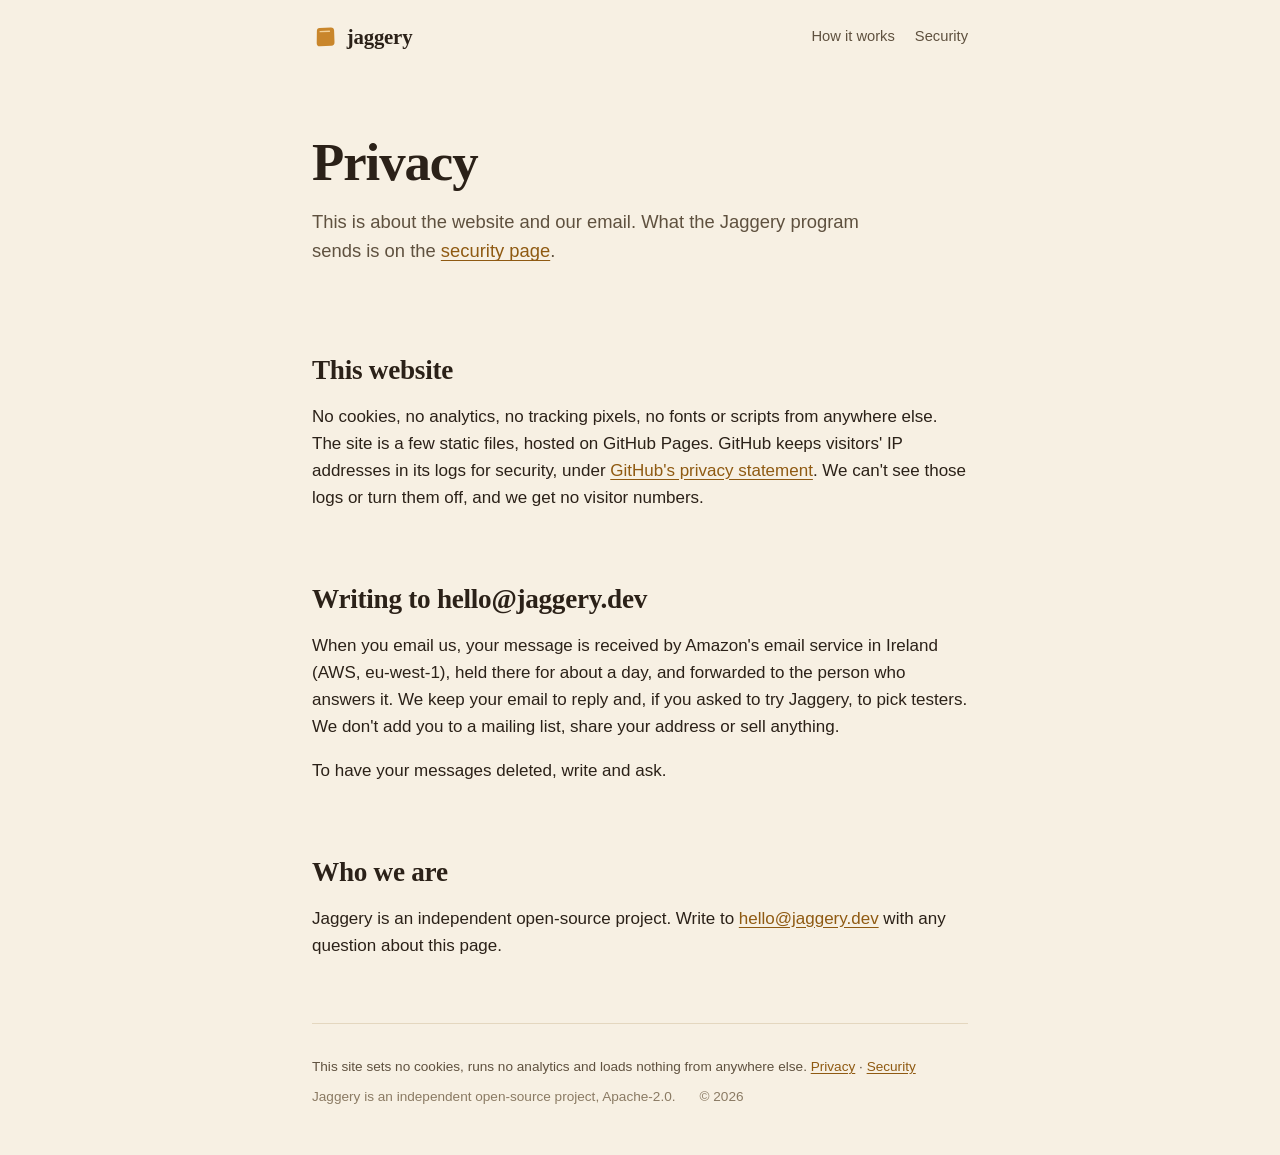
==== privacy.html @ b10f8345 "jaggery.dev: holding page, security, privacy" ====
<!doctype html>
<html lang="en">
<head>
<meta charset="utf-8">
<meta name="viewport" content="width=device-width, initial-scale=1">
<meta http-equiv="Content-Security-Policy" content="default-src 'none'; style-src 'self'; img-src 'self'; base-uri 'none'; form-action 'none'">
<meta name="referrer" content="no-referrer">
<title>Privacy · Jaggery</title>
<meta name="description" content="What jaggery.dev and hello@jaggery.dev collect: no cookies, no analytics, and email read by a person.">
<meta name="theme-color" content="#f7f0e3" media="(prefers-color-scheme: light)">
<meta name="theme-color" content="#14110d" media="(prefers-color-scheme: dark)">
<link rel="icon" href="favicon.svg" type="image/svg+xml">
<link rel="stylesheet" href="style.css">
</head>
<body>
<div class="wrap">

<header class="top">
  <a class="mark" href="/" aria-label="Jaggery home">
    <svg viewBox="0 0 32 32" aria-hidden="true"><path d="M6 8.6Q6 5.2 9.3 5L23 4.2q4-.2 4.2 3.8l.5 14.6q.1 4-3.9 4.2l-14.1.7Q5.8 27.6 5.8 23.7Z" class="mark-fill"/><path d="M10 9.5l11.5-.6" stroke="#f3d29a" stroke-width="1.6" stroke-linecap="round" fill="none"/></svg>
    <span>jaggery</span>
  </a>
  <nav aria-label="Pages">
    <a href="/#how">How it works</a>
    <a href="/security">Security</a>
  </nav>
</header>

<main class="page">

<h1>Privacy</h1>
<p class="lede">This is about the website and our email. What the Jaggery program sends is on the <a href="/security">security page</a>.</p>

<section>
<h2>This website</h2>
<p>No cookies, no analytics, no tracking pixels, no fonts or scripts from anywhere else. The site is a few static files, hosted on GitHub Pages. GitHub keeps visitors' IP addresses in its logs for security, under <a href="https://docs.github.com/en/site-policy/privacy-policies/github-general-privacy-statement">GitHub's privacy statement</a>. We can't see those logs or turn them off, and we get no visitor numbers.</p>
</section>

<section>
<h2>Writing to hello@jaggery.dev</h2>
<p>When you email us, your message is received by Amazon's email service in Ireland (AWS, eu-west-1), held there for about a day, and forwarded to the person who answers it. We keep your email to reply and, if you asked to try Jaggery, to pick testers. We don't add you to a mailing list, share your address or sell anything.</p>
<p>To have your messages deleted, write and ask.</p>
</section>

<section>
<h2>Who we are</h2>
<p>Jaggery is an independent open-source project. Write to <a href="mailto:hello@jaggery.dev">hello@jaggery.dev</a> with any question about this page.</p>
</section>

</main>

<footer>
  <p class="first">This site sets no cookies, runs no analytics and loads nothing from anywhere else. <a href="/privacy">Privacy</a> · <a href="/security">Security</a></p>
  <p>Jaggery is an independent open-source project, Apache-2.0.</p>
  <p>© 2026</p>
</footer>

</div>
</body>
</html>
---- style.css ----
/* jaggery.dev: one stylesheet, no web fonts, nothing loaded from elsewhere.
   Colours match the dashboard (internal/dashboard/index.html) in dark mode. */

:root {
  --bg: #f7f0e3;          /* palm-sugar cream */
  --surface: #fffaf0;
  --line: #e4d7bf;
  --ink: #2b2118;         /* molasses */
  --ink-dim: #5f513f;
  --ink-faint: #8a7a63;
  --accent: #c9862b;      /* jaggery amber, for fills and marks */
  --accent-ink: #8f5a12;  /* amber dark enough for text on cream (AA) */
  --term-bg: #1e1a14;
  --term-ink: #f3e9d6;
  --term-dim: #9d917a;
  --term-accent: #e0a74a;

  --serif: "Iowan Old Style", "Palatino Linotype", Palatino, Charter, "Bitstream Charter", "Source Serif Pro", Georgia, serif;
  --sans: -apple-system, BlinkMacSystemFont, "Segoe UI", Roboto, "Helvetica Neue", sans-serif;
  --mono: ui-monospace, "SF Mono", Menlo, "Cascadia Mono", "DejaVu Sans Mono", monospace;
  color-scheme: light dark;
}

@media (prefers-color-scheme: dark) {
  :root {
    --bg: #14110d;
    --surface: #1e1a14;
    --line: #3a3024;
    --ink: #f3e9d6;
    --ink-dim: #c9bda5;
    --ink-faint: #9a8e78;
    --accent: #e0a74a;
    --accent-ink: #e8b866;
    --term-bg: #0e0c09;
  }
}

* { box-sizing: border-box; }

html { -webkit-text-size-adjust: 100%; }

body {
  margin: 0;
  background: var(--bg);
  color: var(--ink);
  font: 17px/1.6 var(--sans);
  -webkit-font-smoothing: antialiased;
}

a { color: var(--accent-ink); text-underline-offset: 0.18em; }
a:hover { text-decoration-thickness: 2px; }
:focus-visible { outline: 2px solid var(--accent); outline-offset: 3px; border-radius: 4px; }

.wrap { max-width: 44rem; margin: 0 auto; padding: 0 1.5rem; }

/* Top bar */
.top {
  display: flex; align-items: center; gap: 1rem;
  padding: 1.5rem 0;
}
.mark { display: flex; align-items: center; gap: 0.55rem; text-decoration: none; color: var(--ink); }
.mark svg { width: 26px; height: 26px; }
.mark span { font: 600 1.3rem/1 var(--serif); letter-spacing: -0.01em; }
.top nav { margin-left: auto; display: flex; gap: 1.25rem; font-size: 0.92rem; }
.top nav a { color: var(--ink-dim); text-decoration: none; }
.top nav a:hover { color: var(--ink); }
@media (max-width: 30rem) { .top nav { display: none; } }

/* Hero */
.hero { padding: 3rem 0 1rem; }
.status {
  display: inline-flex; align-items: center; gap: 0.5rem;
  font-size: 0.82rem; color: var(--ink-dim);
  border: 1px solid var(--line); border-radius: 999px;
  padding: 0.2rem 0.75rem;
}
.status::before {
  content: ""; width: 0.5rem; height: 0.5rem; border-radius: 50%;
  background: var(--accent);
}
h1 {
  font: 600 clamp(2.2rem, 6vw, 3.3rem)/1.08 var(--serif);
  letter-spacing: -0.02em;
  margin: 1.25rem 0 1.25rem;
  text-wrap: balance;
}
.lede { font-size: 1.15rem; color: var(--ink-dim); margin: 0 0 2rem; max-width: 36rem; }
.actions { display: flex; flex-wrap: wrap; gap: 0.75rem 1.5rem; align-items: center; }
.button {
  display: inline-block;
  background: var(--ink); color: var(--bg);
  padding: 0.75rem 1.25rem; border-radius: 10px;
  font-weight: 600; text-decoration: none;
}
.button:hover { background: var(--accent-ink); color: var(--bg); }
.quiet { color: var(--ink-dim); }

/* The house drawing */
.house { margin: 3rem 0 1rem; }
.house svg { width: 100%; height: auto; display: block; }
.house .outline { fill: none; stroke: var(--ink-faint); stroke-width: 1.5; stroke-linejoin: round; stroke-linecap: round; }
.house .device { fill: var(--surface); stroke: var(--ink); stroke-width: 1.5; stroke-linejoin: round; }
.house .detail { fill: none; stroke: var(--ink); stroke-width: 1.5; stroke-linecap: round; }
.house .link { fill: none; stroke: var(--accent); stroke-width: 1.75; stroke-dasharray: 2 6; stroke-linecap: round; animation: drift 2.4s linear infinite; }
.house .hub { fill: var(--accent); }
.house .hub-text { fill: #1e1a14; font: 600 15px var(--mono); }
.house .label { fill: var(--ink-dim); font: 13px var(--mono); }
@keyframes drift { to { stroke-dashoffset: -16; } }
@media (prefers-reduced-motion: reduce) { .house .link { animation: none; } }

/* Sections */
section { padding: 3.5rem 0 0; }
h2 {
  font: 600 1.7rem/1.2 var(--serif);
  letter-spacing: -0.01em;
  margin: 0 0 1rem;
}
h3 { font-size: 1.02rem; margin: 0 0 0.35rem; }
p { margin: 0 0 1rem; }
.dim { color: var(--ink-dim); }
code { font: 0.9em var(--mono); color: var(--accent-ink); }

/* Terminal */
.term {
  background: var(--term-bg); color: var(--term-ink);
  border-radius: 14px; padding: 1.1rem 1.25rem;
  font: 0.86rem/1.65 var(--mono);
  overflow-x: auto; margin: 1.25rem 0 1rem;
}
.term pre { margin: 0; font: inherit; white-space: pre; }
.term .who { color: var(--term-dim); }
.term .cmd { color: var(--term-ink); font-weight: 600; }
.term .out { color: var(--term-dim); }
.term .hl { color: var(--term-accent); }

/* Three things */
.things { display: grid; gap: 1rem; margin-top: 1.5rem; }
@media (min-width: 40rem) { .things { grid-template-columns: repeat(3, 1fr); } }
.thing {
  background: var(--surface); border: 1px solid var(--line);
  border-radius: 14px; padding: 1.1rem 1.15rem;
  font-size: 0.95rem;
}
.thing p { margin: 0; color: var(--ink-dim); }
.thing .addr { display: block; font: 600 0.88rem var(--mono); color: var(--accent-ink); margin-bottom: 0.6rem; }

/* Promises */
.promises { list-style: none; padding: 0; margin: 1.25rem 0 0; display: grid; gap: 1rem; }
.promises li { padding-left: 1.6rem; position: relative; }
.promises li::before {
  content: ""; position: absolute; left: 0; top: 0.5em;
  width: 0.7rem; height: 0.7rem; border-radius: 3px;
  background: var(--accent); transform: rotate(-4deg);
}
.promises strong { display: block; }
.promises span { color: var(--ink-dim); }

.leaves {
  margin-top: 2rem; padding: 1.25rem 1.35rem;
  border: 1px solid var(--line); border-radius: 14px;
}
.leaves h3 { font: 600 1.15rem var(--serif); margin-bottom: 0.75rem; }
.leaves ol { margin: 0 0 0.75rem; padding-left: 1.25rem; }
.leaves li { margin-bottom: 0.6rem; }
.leaves p:last-child { margin: 0; }

/* How it works */
dl.how { margin: 1.25rem 0 0; display: grid; gap: 1rem; }
dl.how dt { font-weight: 600; }
dl.how dd { margin: 0.1rem 0 0; color: var(--ink-dim); }

/* Name */
.name blockquote {
  margin: 0; padding-left: 1.25rem; border-left: 3px solid var(--accent);
  font: 1.25rem/1.5 var(--serif); color: var(--ink);
}

/* Alpha */
.alpha {
  margin-top: 3.5rem; padding: 2rem 1.75rem;
  background: var(--surface); border: 1px solid var(--line); border-radius: 18px;
}
.alpha h2 { margin-bottom: 0.75rem; }

footer {
  margin: 4rem 0 0; padding: 2rem 0 3rem;
  border-top: 1px solid var(--line);
  font-size: 0.85rem; color: var(--ink-faint);
  display: flex; flex-wrap: wrap; gap: 0.5rem 1.5rem;
}
footer p { margin: 0; }
footer .first { flex-basis: 100%; color: var(--ink-dim); }
.mark .mark-fill { fill: var(--accent); }
.name .after { margin-top: 1rem; }
@media (max-width: 30rem) { .term { font-size: 0.7rem; padding: 0.9rem 1rem; } }

/* Inner pages: /security, /privacy, /contribute */
.page { padding-top: 2.5rem; }
.page h1 { margin-bottom: 1rem; }
.page table { width: 100%; border-collapse: collapse; margin: 1.25rem 0 1rem; font-size: 0.95rem; }
.page th, .page td { text-align: left; vertical-align: top; padding: 0.55rem 0.75rem 0.55rem 0; border-bottom: 1px solid var(--line); }
.page th { font-weight: 600; color: var(--ink-dim); }
.page td:first-child { white-space: nowrap; }
.page ol { padding-left: 1.25rem; }
.page ol li { margin-bottom: 0.6rem; }
.term.wrap pre { white-space: pre-wrap; overflow-wrap: anywhere; }
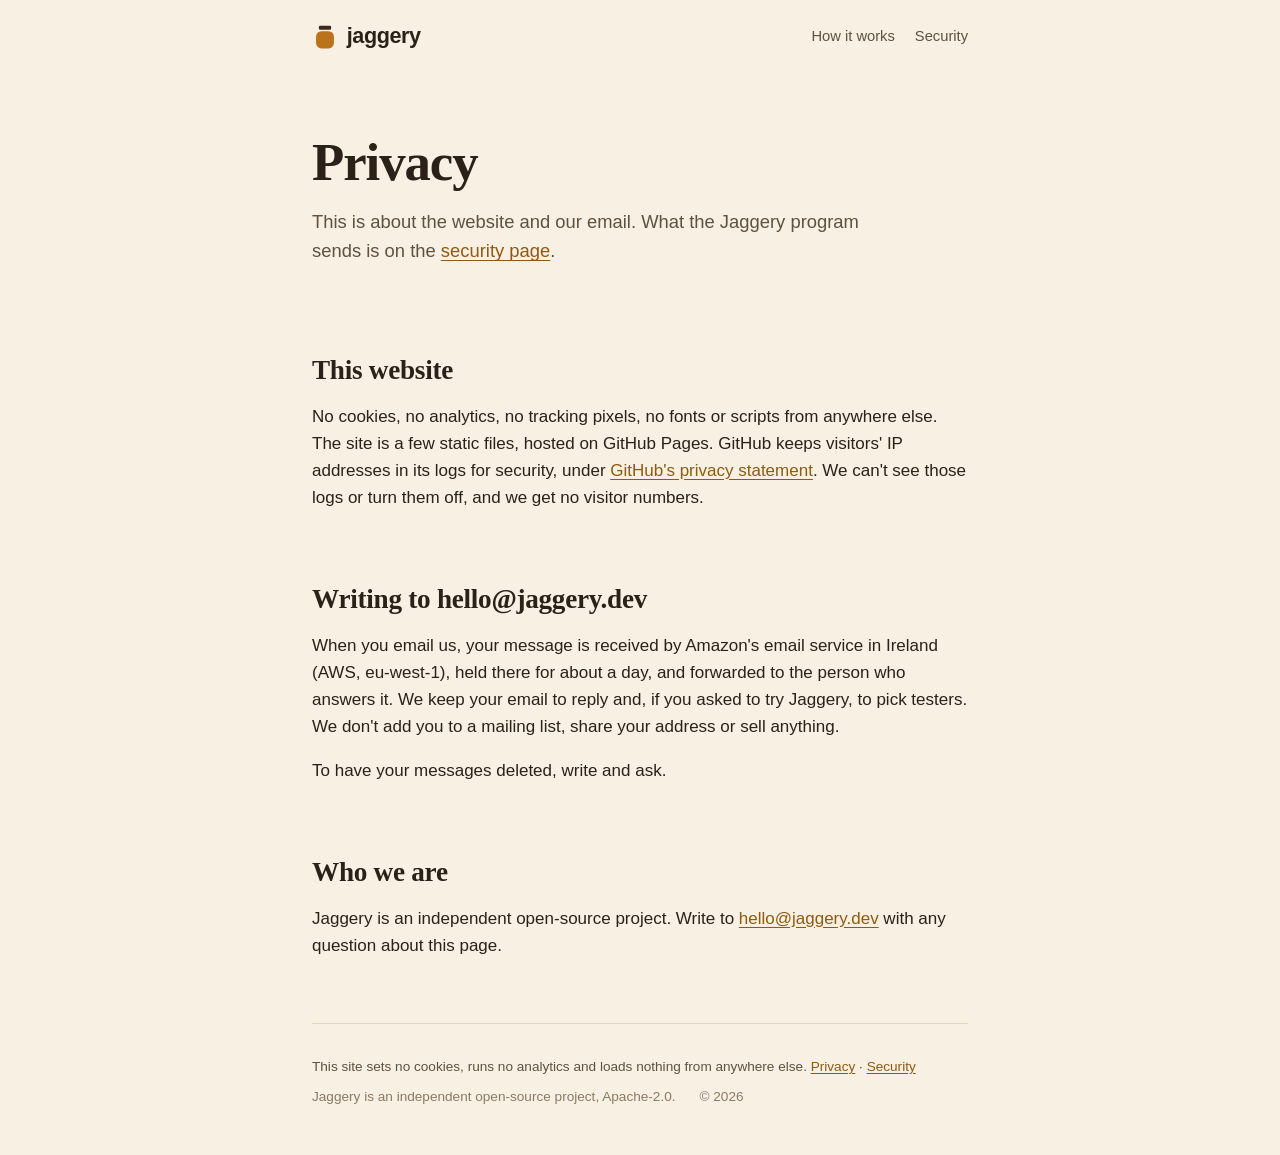
==== commit 89f79ce8: "The jar logo: header mark, favicons" ====
--- a/privacy.html
+++ b/privacy.html
@@ -10,6 +10,8 @@
 <meta name="theme-color" content="#f7f0e3" media="(prefers-color-scheme: light)">
 <meta name="theme-color" content="#14110d" media="(prefers-color-scheme: dark)">
 <link rel="icon" href="favicon.svg" type="image/svg+xml">
+<link rel="icon" href="favicon-32.png" type="image/png" sizes="32x32">
+<link rel="apple-touch-icon" href="apple-touch-icon.png">
 <link rel="stylesheet" href="style.css">
 </head>
 <body>
@@ -17,7 +19,7 @@
 
 <header class="top">
   <a class="mark" href="/" aria-label="Jaggery home">
-    <svg viewBox="0 0 32 32" aria-hidden="true"><path d="M6 8.6Q6 5.2 9.3 5L23 4.2q4-.2 4.2 3.8l.5 14.6q.1 4-3.9 4.2l-14.1.7Q5.8 27.6 5.8 23.7Z" class="mark-fill"/><path d="M10 9.5l11.5-.6" stroke="#f3d29a" stroke-width="1.6" stroke-linecap="round" fill="none"/></svg>
+    <svg viewBox="0 0 64 64" aria-hidden="true"><rect class="jar-lid" x="17" y="4" width="30" height="10" rx="3"/><rect class="jar-body" x="10" y="18" width="44" height="42" rx="13"/></svg>
     <span>jaggery</span>
   </a>
   <nav aria-label="Pages">
--- a/style.css
+++ b/style.css
@@ -9,6 +9,8 @@
   --ink-dim: #5f513f;
   --ink-faint: #8a7a63;
   --accent: #c9862b;      /* jaggery amber, for fills and marks */
+  --jar-lid: #3C291D;     /* logo on light: brown lid, amber body */
+  --jar-body: #BB731B;
   --accent-ink: #8f5a12;  /* amber dark enough for text on cream (AA) */
   --term-bg: #1e1a14;
   --term-ink: #f3e9d6;
@@ -30,6 +32,8 @@
     --ink-dim: #c9bda5;
     --ink-faint: #9a8e78;
     --accent: #e0a74a;
+    --jar-lid: #F2EADD;   /* logo on dark: cream lid, gold body */
+    --jar-body: #EBB25F;
     --accent-ink: #e8b866;
     --term-bg: #0e0c09;
   }
@@ -60,7 +64,7 @@
 }
 .mark { display: flex; align-items: center; gap: 0.55rem; text-decoration: none; color: var(--ink); }
 .mark svg { width: 26px; height: 26px; }
-.mark span { font: 600 1.3rem/1 var(--serif); letter-spacing: -0.01em; }
+.mark span { font: 800 1.35rem/1 "Alegreya Sans", var(--sans); letter-spacing: -0.02em; padding-bottom: 2px; }
 .top nav { margin-left: auto; display: flex; gap: 1.25rem; font-size: 0.92rem; }
 .top nav a { color: var(--ink-dim); text-decoration: none; }
 .top nav a:hover { color: var(--ink); }
@@ -190,7 +194,8 @@
 }
 footer p { margin: 0; }
 footer .first { flex-basis: 100%; color: var(--ink-dim); }
-.mark .mark-fill { fill: var(--accent); }
+.mark .jar-lid { fill: var(--jar-lid); }
+.mark .jar-body { fill: var(--jar-body); }
 .name .after { margin-top: 1rem; }
 @media (max-width: 30rem) { .term { font-size: 0.7rem; padding: 0.9rem 1rem; } }
 
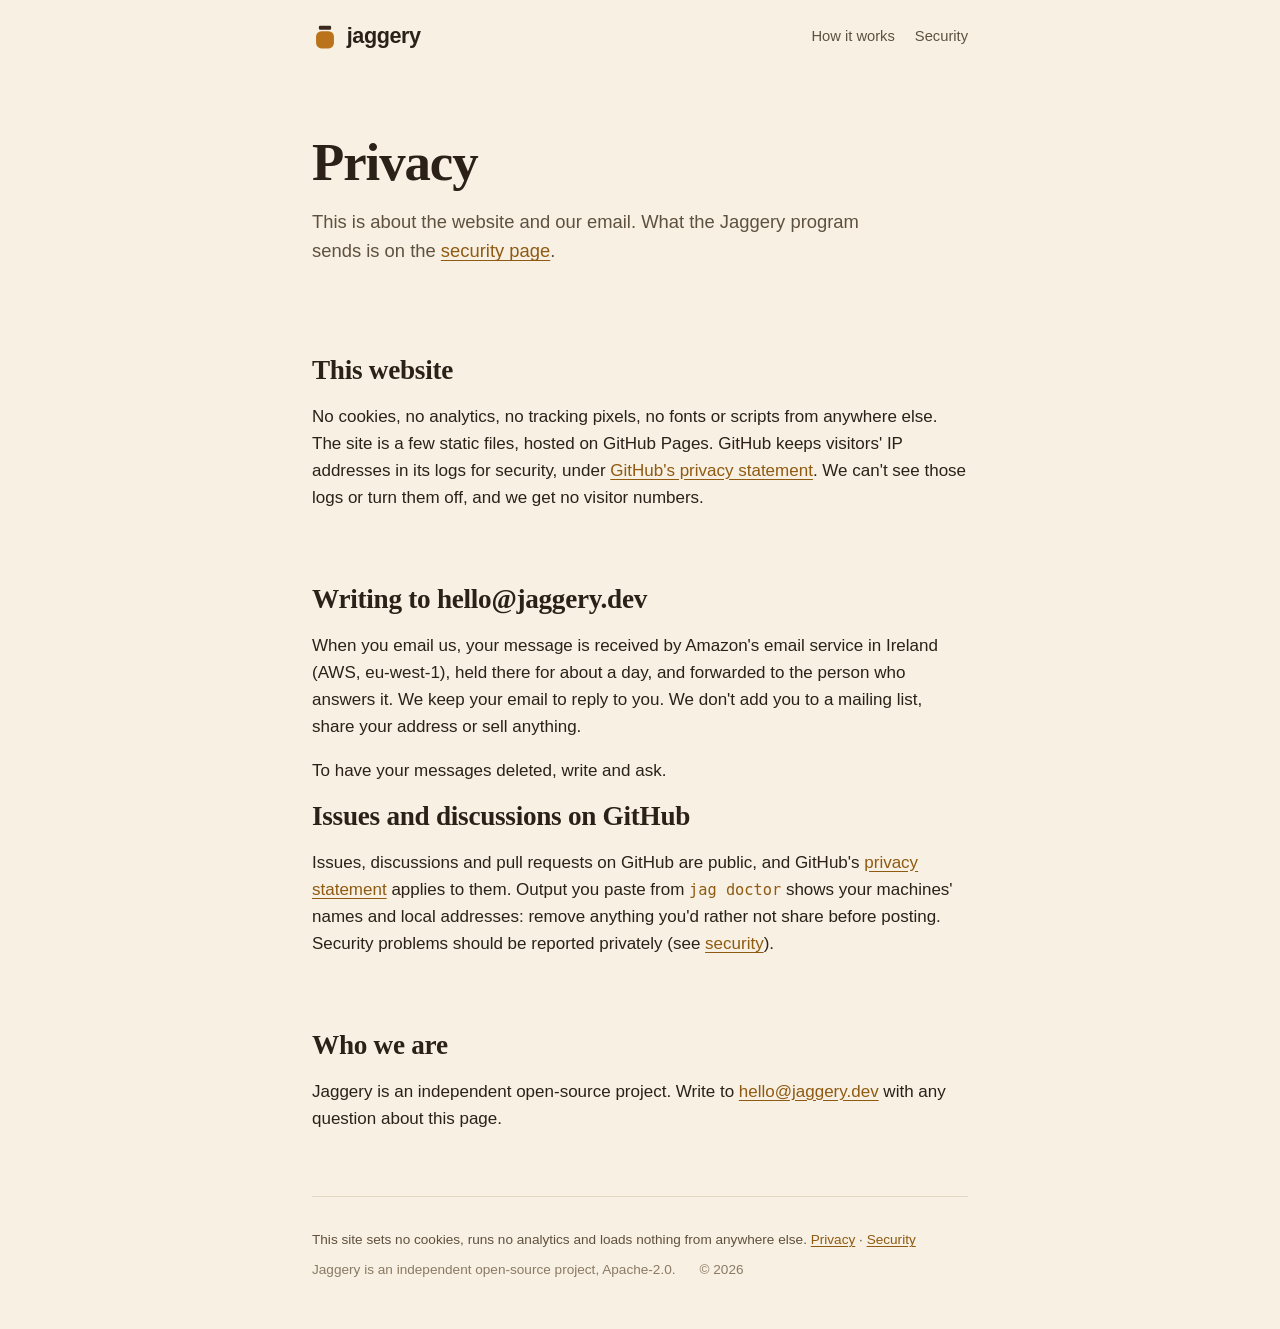
==== commit 54dc8642: "Up to date with the product: app names, shared folders, hosted models; security and privacy pages" ====
--- a/privacy.html
+++ b/privacy.html
@@ -40,8 +40,11 @@
 
 <section>
 <h2>Writing to hello@jaggery.dev</h2>
-<p>When you email us, your message is received by Amazon's email service in Ireland (AWS, eu-west-1), held there for about a day, and forwarded to the person who answers it. We keep your email to reply and, if you asked to try Jaggery, to pick testers. We don't add you to a mailing list, share your address or sell anything.</p>
+<p>When you email us, your message is received by Amazon's email service in Ireland (AWS, eu-west-1), held there for about a day, and forwarded to the person who answers it. We keep your email to reply to you. We don't add you to a mailing list, share your address or sell anything.</p>
 <p>To have your messages deleted, write and ask.</p>
+
+<h2>Issues and discussions on GitHub</h2>
+<p>Issues, discussions and pull requests on GitHub are public, and GitHub's <a href="https://docs.github.com/site-policy/privacy-policies/github-general-privacy-statement">privacy statement</a> applies to them. Output you paste from <code>jag doctor</code> shows your machines' names and local addresses: remove anything you'd rather not share before posting. Security problems should be reported privately (see <a href="/security">security</a>).</p>
 </section>
 
 <section>
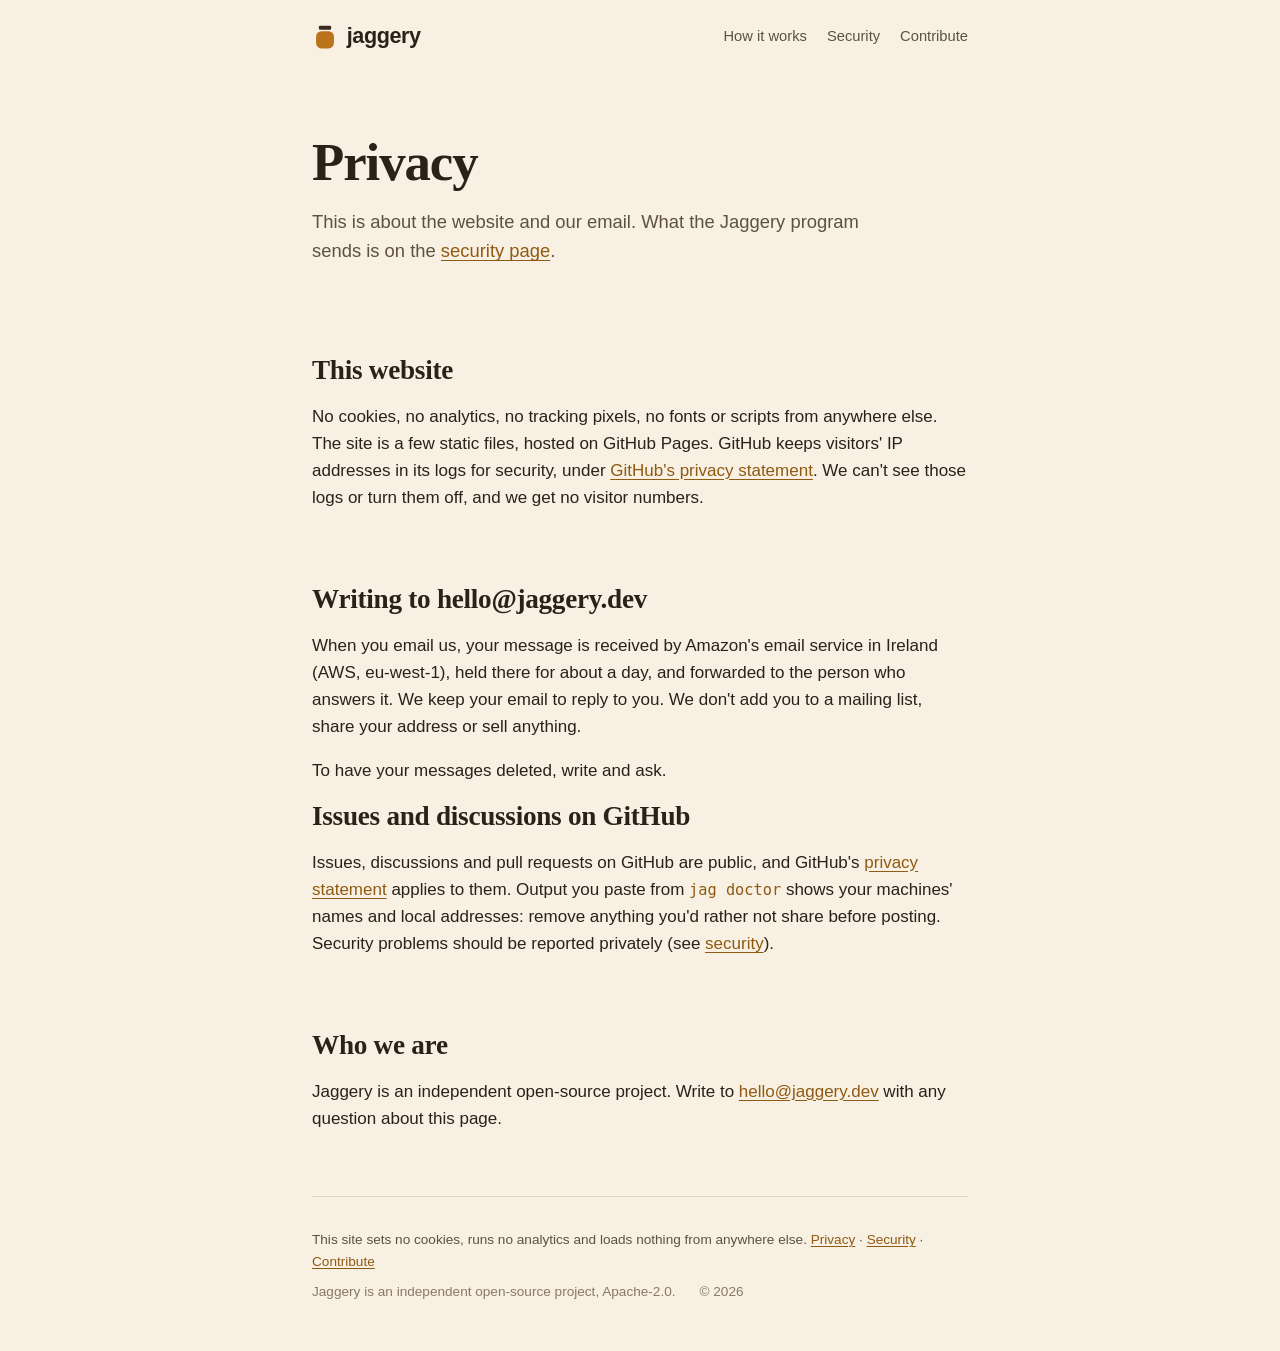
==== commit c378b581: "The launch: install, the product, compare, questions, link previews, security.txt" ====
--- a/privacy.html
+++ b/privacy.html
@@ -1,5 +1,5 @@
 <!doctype html>
-<html lang="en">
+<html lang="en-GB">
 <head>
 <meta charset="utf-8">
 <meta name="viewport" content="width=device-width, initial-scale=1">
@@ -9,12 +9,21 @@
 <meta name="description" content="What jaggery.dev and hello@jaggery.dev collect: no cookies, no analytics, and email read by a person.">
 <meta name="theme-color" content="#f7f0e3" media="(prefers-color-scheme: light)">
 <meta name="theme-color" content="#14110d" media="(prefers-color-scheme: dark)">
+<link rel="canonical" href="https://jaggery.dev/privacy">
+<meta property="og:type" content="website">
+<meta property="og:site_name" content="Jaggery">
+<meta property="og:url" content="https://jaggery.dev/privacy">
+<meta property="og:title" content="Privacy · Jaggery">
+<meta property="og:description" content="What jaggery.dev and hello@jaggery.dev collect: no cookies, no analytics, and email read by a person.">
+<meta property="og:image" content="https://jaggery.dev/img/og.png">
+<meta name="twitter:card" content="summary_large_image">
 <link rel="icon" href="favicon.svg" type="image/svg+xml">
 <link rel="icon" href="favicon-32.png" type="image/png" sizes="32x32">
 <link rel="apple-touch-icon" href="apple-touch-icon.png">
 <link rel="stylesheet" href="style.css">
 </head>
 <body>
+<a class="skip" href="#main">Skip to the content</a>
 <div class="wrap">
 
 <header class="top">
@@ -25,10 +34,11 @@
   <nav aria-label="Pages">
     <a href="/#how">How it works</a>
     <a href="/security">Security</a>
+    <a href="/contribute">Contribute</a>
   </nav>
 </header>
 
-<main class="page">
+<main id="main" class="page">
 
 <h1>Privacy</h1>
 <p class="lede">This is about the website and our email. What the Jaggery program sends is on the <a href="/security">security page</a>.</p>
@@ -55,7 +65,7 @@
 </main>
 
 <footer>
-  <p class="first">This site sets no cookies, runs no analytics and loads nothing from anywhere else. <a href="/privacy">Privacy</a> · <a href="/security">Security</a></p>
+  <p class="first">This site sets no cookies, runs no analytics and loads nothing from anywhere else. <a href="/privacy">Privacy</a> · <a href="/security">Security</a> · <a href="/contribute">Contribute</a></p>
   <p>Jaggery is an independent open-source project, Apache-2.0.</p>
   <p>© 2026</p>
 </footer>
--- a/style.css
+++ b/style.css
@@ -209,3 +209,42 @@
 .page ol { padding-left: 1.25rem; }
 .page ol li { margin-bottom: 0.6rem; }
 .term.wrap pre { white-space: pre-wrap; overflow-wrap: anywhere; }
+
+/* Launch page additions */
+.skip { position: absolute; left: -999px; top: 0; padding: 0.6rem 1rem; background: var(--ink); color: var(--bg); border-radius: 0 0 10px 0; z-index: 10; }
+.skip:focus { left: 0; }
+a.status { text-decoration: none; }
+a.status:hover { color: var(--ink); border-color: var(--ink-faint); }
+.install { margin-top: 0.5rem; max-width: 36rem; }
+.install .term { margin: 0 0 0.75rem; }
+.small { font-size: 0.9rem; }
+.select { user-select: all; -webkit-user-select: all; }
+
+/* The product, wider than the text column */
+.shot { margin: 3rem auto 0; max-width: 64rem; padding: 0 1.5rem; }
+.shot-row { display: flex; gap: 1.25rem; align-items: flex-end; justify-content: center; }
+.shot img { display: block; width: 100%; height: auto; border-radius: 14px; border: 1px solid var(--line); box-shadow: 0 1px 2px rgb(0 0 0 / 0.06), 0 12px 32px -12px rgb(43 33 24 / 0.35); background: #14110d; }
+.shot .desk { flex: 1 1 auto; min-width: 0; }
+.shot .phone { flex: 0 0 auto; width: 13rem; border-radius: 22px; }
+@media (max-width: 44rem) { .shot .phone { display: none; } }
+.shot figcaption { text-align: center; font-size: 0.85rem; color: var(--ink-faint); margin-top: 0.9rem; }
+
+/* How it works: the drawing now lives here */
+#how .house { margin: 1.25rem 0 1.5rem; }
+
+/* Compare */
+dl.compare { margin: 1.25rem 0 0; display: grid; gap: 0.9rem; }
+dl.compare div { display: grid; gap: 0.15rem 1.25rem; }
+@media (min-width: 40rem) { dl.compare div { grid-template-columns: 11rem 1fr; } }
+dl.compare dt { font-weight: 600; }
+dl.compare dd { margin: 0; color: var(--ink-dim); }
+
+/* Questions */
+.faq { margin-top: 1.25rem; border-top: 1px solid var(--line); }
+.faq details { border-bottom: 1px solid var(--line); }
+.faq summary { cursor: pointer; list-style: none; padding: 0.95rem 2rem 0.95rem 0; font-weight: 600; position: relative; }
+.faq summary::-webkit-details-marker { display: none; }
+.faq summary::after { content: "+"; position: absolute; right: 0.25rem; top: 0.8rem; font: 400 1.3rem var(--mono); color: var(--accent-ink); }
+.faq details[open] summary::after { content: "−"; }
+.faq details p { color: var(--ink-dim); margin: 0 0 1.1rem; }
+@media (max-width: 42rem) { .top nav { gap: 1rem; } .top nav a:nth-child(n+4) { display: none; } }
